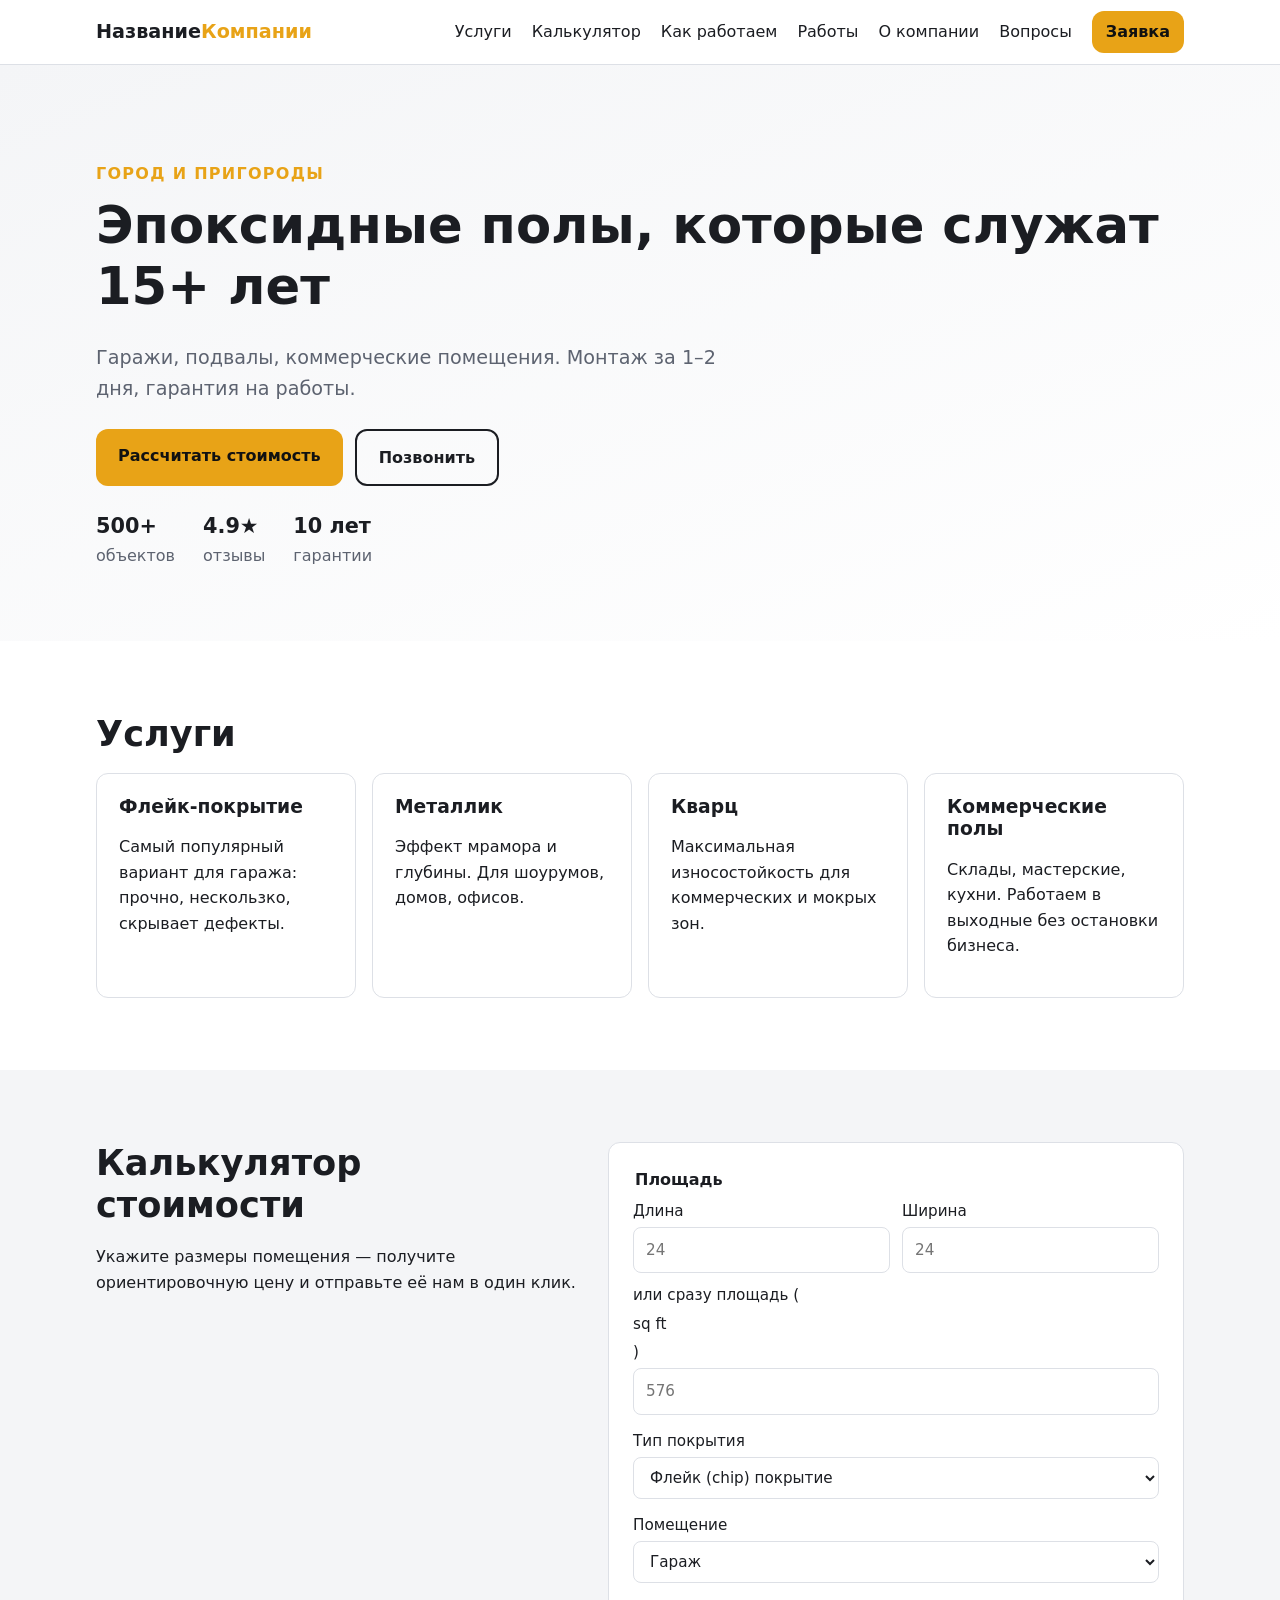
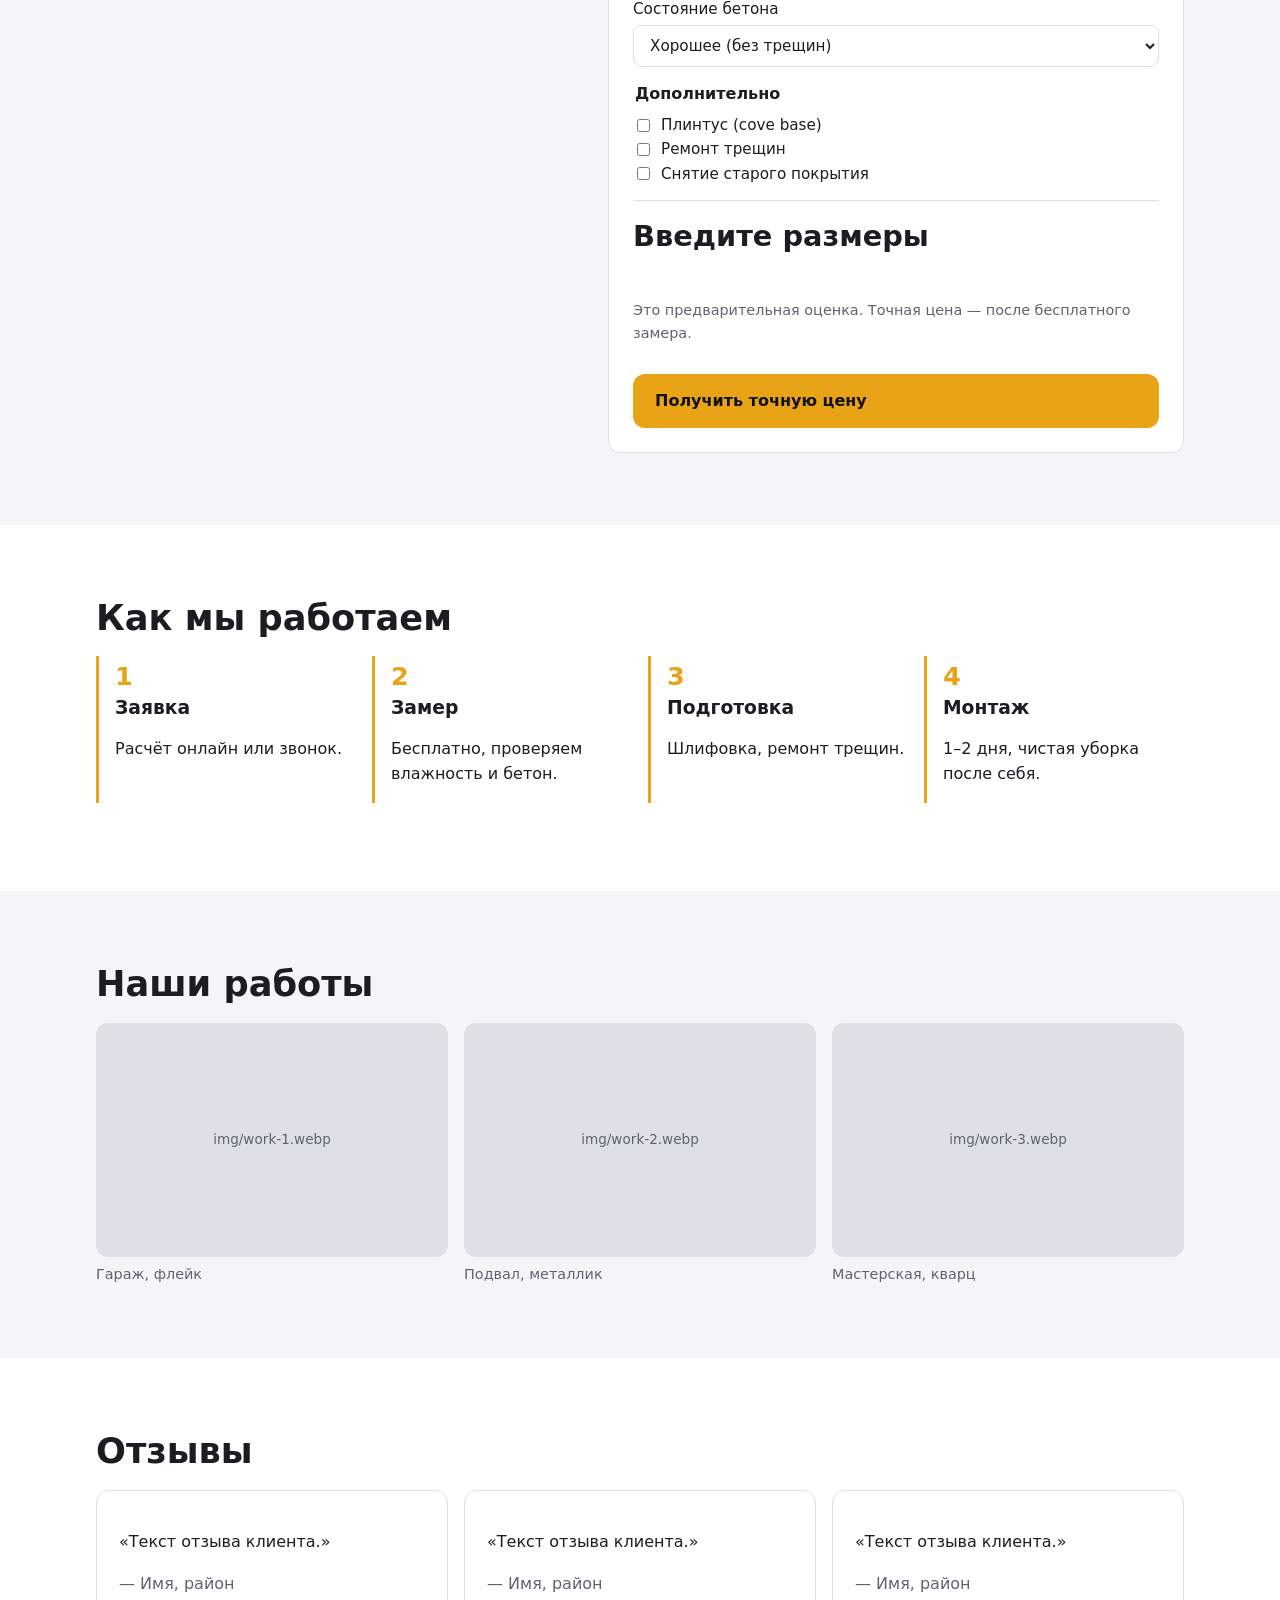
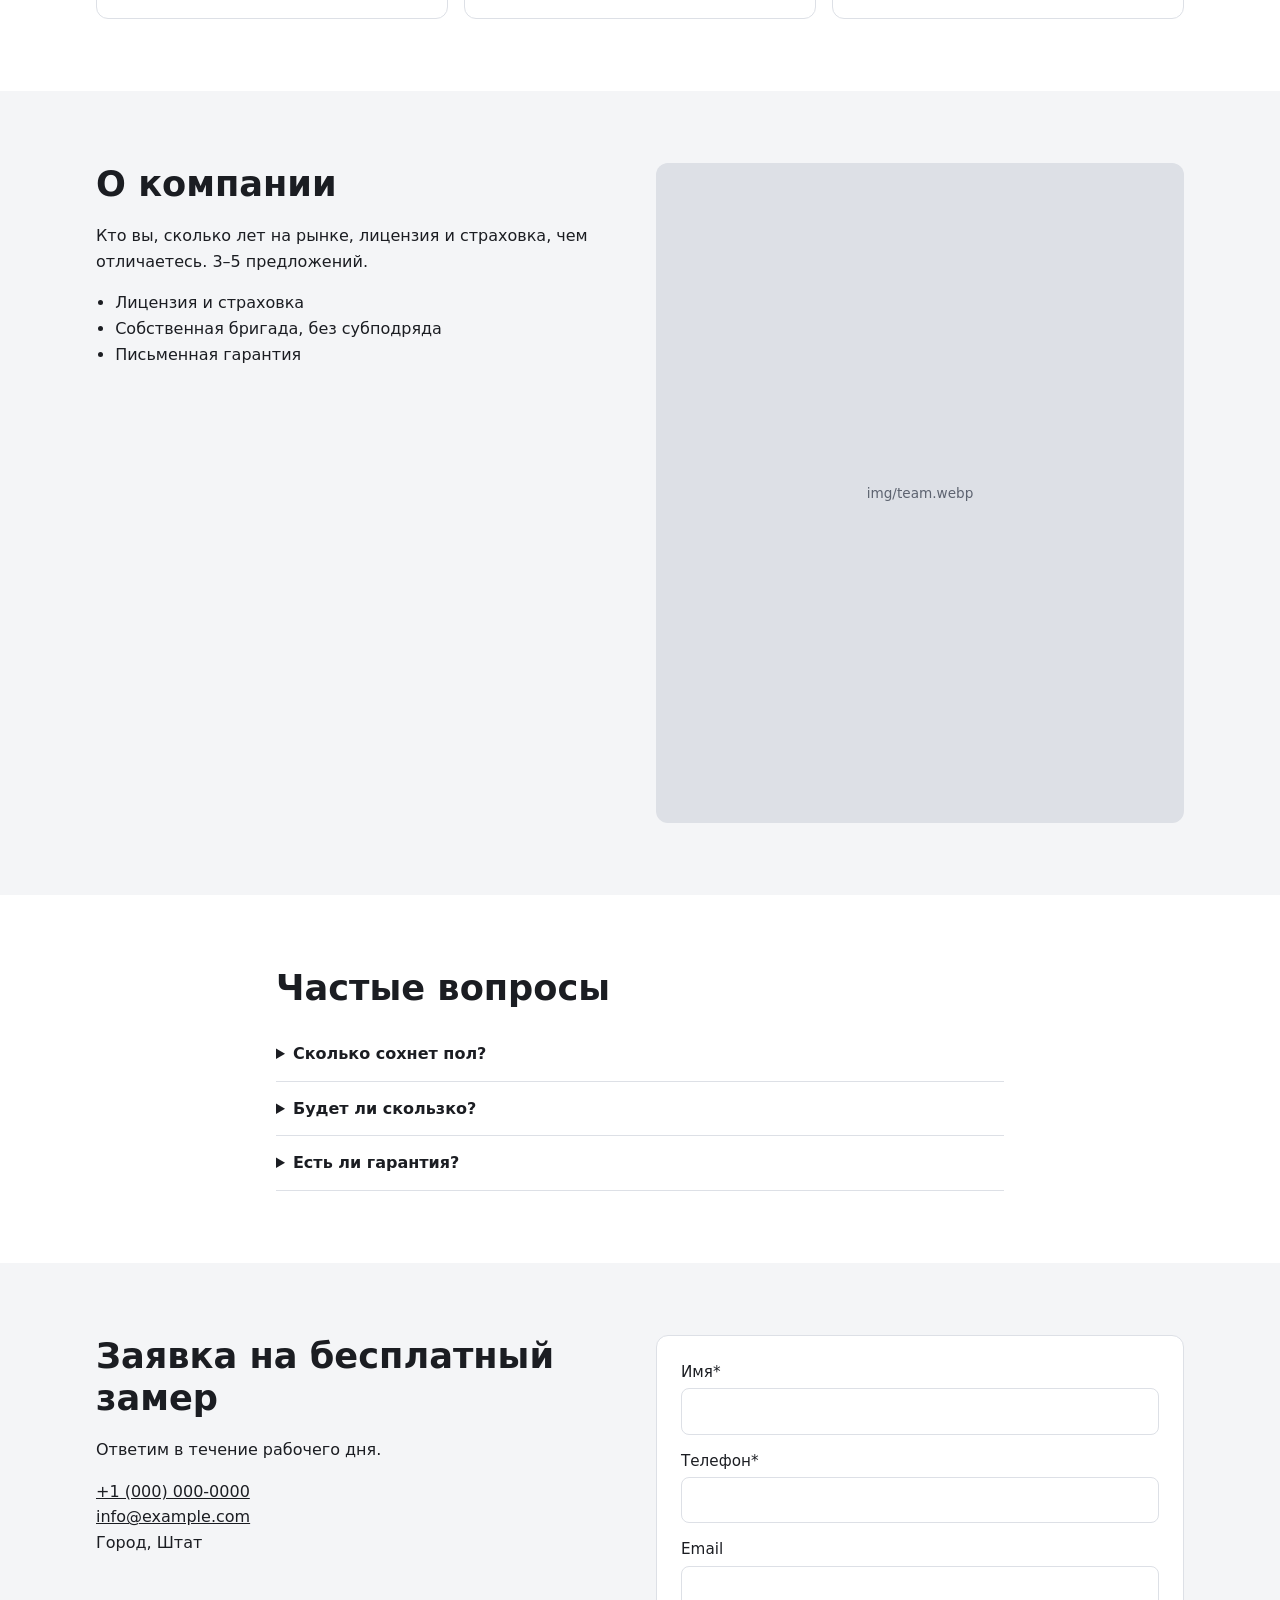
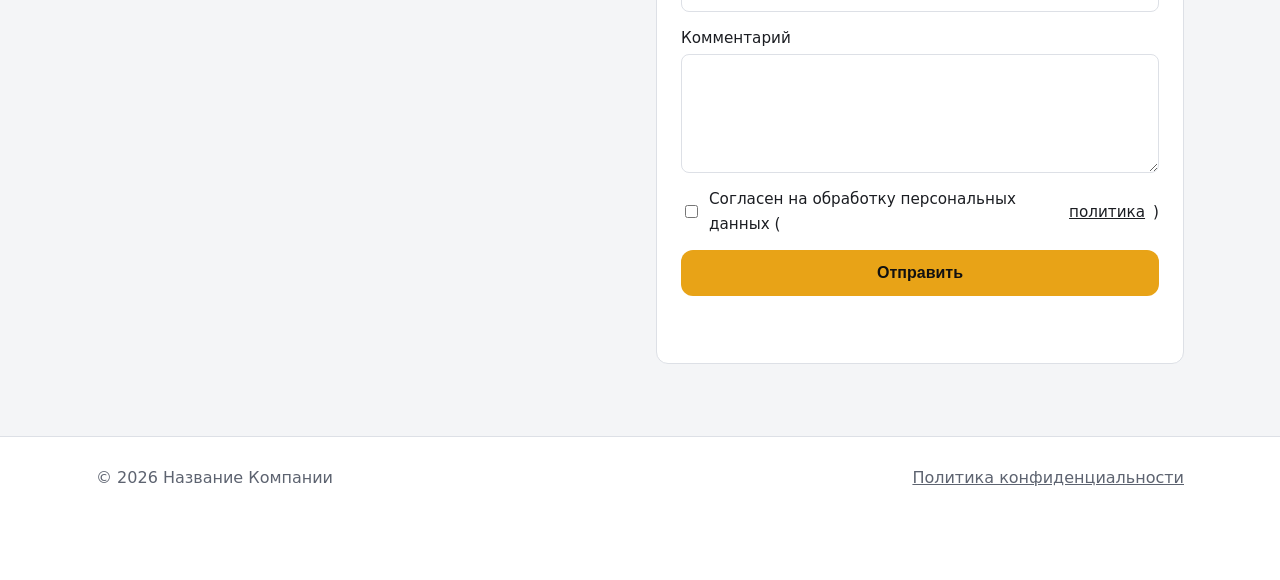
==== templates/calculator-site-template/index.html @ 6c14eb0e "feat(templates): add block-based contractor site template with price calculator Plain HTML/CSS/JS, e" ====
<!doctype html>
<html lang="ru">
<head>
  <meta charset="utf-8">
  <meta name="viewport" content="width=device-width, initial-scale=1">
  <!--
    БЕЗОПАСНОСТЬ: Content-Security-Policy.
    Скрипты только из своих файлов (никакого inline-JS, никаких onclick="").
    Если подключаете обработчик формы — добавьте его домен в connect-src,
    например: connect-src 'self' https://formspree.io;
    На хостинге лучше отдавать CSP HTTP-заголовком (см. README, раздел "Заголовки").
  -->
  <meta http-equiv="Content-Security-Policy"
        content="default-src 'self'; script-src 'self'; style-src 'self'; img-src 'self' data:; font-src 'self'; connect-src 'self'; form-action 'self' mailto:; base-uri 'self'; object-src 'none'">
  <meta name="referrer" content="strict-origin-when-cross-origin">

  <title>Название Компании — Эпоксидные полы в Городе</title>
  <meta name="description" content="Эпоксидные и полиаспартовые полы для гаражей, подвалов и коммерческих помещений. Онлайн-калькулятор стоимости и бесплатный замер.">
  <link rel="canonical" href="https://example.com/">
  <meta property="og:title" content="Название Компании — Эпоксидные полы">
  <meta property="og:description" content="Рассчитайте стоимость пола онлайн за 30 секунд.">
  <meta property="og:type" content="website">

  <link rel="stylesheet" href="styles.css">
  <script src="config.js" defer></script>
  <script src="app.js" defer></script>
</head>
<body>

<a class="skip-link" href="#main">Перейти к содержимому</a>

<!-- ============================================================
     БЛОК: ШАПКА / НАВИГАЦИЯ
     Пункты меню должны совпадать с id блоков ниже (#about, #calc ...).
     ============================================================ -->
<header class="site-header">
  <div class="container header-row">
    <a class="logo" href="#top">Название<span>Компании</span></a>
    <button class="nav-toggle" type="button" aria-expanded="false" aria-controls="nav">Меню</button>
    <nav id="nav" class="nav" aria-label="Основное меню">
      <a href="#services">Услуги</a>
      <a href="#calc">Калькулятор</a>
      <a href="#process">Как работаем</a>
      <a href="#gallery">Работы</a>
      <a href="#about">О компании</a>
      <a href="#faq">Вопросы</a>
      <a class="btn btn-small" href="#contact">Заявка</a>
    </nav>
  </div>
</header>

<main id="main">

<!-- ============================================================
     БЛОК: HERO (первый экран) — главный оффер + 2 CTA
     ============================================================ -->
<section id="top" class="hero">
  <div class="container">
    <p class="eyebrow">Город и пригороды</p>
    <h1>Эпоксидные полы, которые служат 15+ лет</h1>
    <p class="lead">Гаражи, подвалы, коммерческие помещения. Монтаж за 1–2 дня, гарантия на работы.</p>
    <div class="hero-cta">
      <a class="btn" href="#calc">Рассчитать стоимость</a>
      <a class="btn btn-ghost" data-phone-link href="#contact">Позвонить</a>
    </div>
    <ul class="trust-row">
      <li><strong>500+</strong> объектов</li>
      <li><strong>4.9★</strong> отзывы</li>
      <li><strong>10 лет</strong> гарантии</li>
    </ul>
  </div>
</section>

<!-- ============================================================
     БЛОК: УСЛУГИ / ИНФО — карточки. Копируйте <article> для новой услуги.
     ============================================================ -->
<section id="services" class="section">
  <div class="container">
    <h2>Услуги</h2>
    <div class="cards">
      <article class="card">
        <h3>Флейк-покрытие</h3>
        <p>Самый популярный вариант для гаража: прочно, нескользко, скрывает дефекты.</p>
      </article>
      <article class="card">
        <h3>Металлик</h3>
        <p>Эффект мрамора и глубины. Для шоурумов, домов, офисов.</p>
      </article>
      <article class="card">
        <h3>Кварц</h3>
        <p>Максимальная износостойкость для коммерческих и мокрых зон.</p>
      </article>
      <article class="card">
        <h3>Коммерческие полы</h3>
        <p>Склады, мастерские, кухни. Работаем в выходные без остановки бизнеса.</p>
      </article>
    </div>
  </div>
</section>

<!-- ============================================================
     БЛОК: КАЛЬКУЛЯТОР (#calc)
     Варианты в списках заполняются автоматически из config.js.
     Здесь менять только тексты.
     ============================================================ -->
<section id="calc" class="section section-alt">
  <div class="container calc-grid">
    <div>
      <h2>Калькулятор стоимости</h2>
      <p>Укажите размеры помещения — получите ориентировочную цену и отправьте её нам в один клик.</p>
    </div>

    <form id="calc-form" class="calc" novalidate>
      <fieldset>
        <legend>Площадь</legend>
        <div class="row">
          <label>Длина <input id="calc-length" type="number" inputmode="decimal" min="1" max="1000" step="0.1" placeholder="24"></label>
          <label>Ширина <input id="calc-width" type="number" inputmode="decimal" min="1" max="1000" step="0.1" placeholder="24"></label>
        </div>
        <label>или сразу площадь (<span data-unit></span>)
          <input id="calc-area" type="number" inputmode="decimal" min="1" step="1" placeholder="576">
        </label>
      </fieldset>

      <label>Тип покрытия <select id="calc-system"></select></label>
      <label>Помещение <select id="calc-space"></select></label>
      <label>Состояние бетона <select id="calc-condition"></select></label>

      <fieldset>
        <legend>Дополнительно</legend>
        <div id="calc-extras" class="checks"></div>
      </fieldset>

      <output id="calc-result" class="calc-result" aria-live="polite">Введите размеры</output>
      <p id="calc-note" class="muted small"></p>
      <a id="calc-to-form" class="btn" href="#contact">Получить точную цену</a>
    </form>
  </div>
</section>

<!-- ============================================================
     БЛОК: ПРОЦЕСС / КАК РАБОТАЕМ — шаги
     ============================================================ -->
<section id="process" class="section">
  <div class="container">
    <h2>Как мы работаем</h2>
    <ol class="steps">
      <li><h3>Заявка</h3><p>Расчёт онлайн или звонок.</p></li>
      <li><h3>Замер</h3><p>Бесплатно, проверяем влажность и бетон.</p></li>
      <li><h3>Подготовка</h3><p>Шлифовка, ремонт трещин.</p></li>
      <li><h3>Монтаж</h3><p>1–2 дня, чистая уборка после себя.</p></li>
    </ol>
  </div>
</section>

<!-- ============================================================
     БЛОК: ГАЛЕРЕЯ — положите фото в папку img/ (webp/jpg, до 300 КБ).
     Обязательно заполняйте alt.
     ============================================================ -->
<section id="gallery" class="section section-alt">
  <div class="container">
    <h2>Наши работы</h2>
    <div class="gallery">
      <figure><div class="ph">img/work-1.webp</div><figcaption>Гараж, флейк</figcaption></figure>
      <figure><div class="ph">img/work-2.webp</div><figcaption>Подвал, металлик</figcaption></figure>
      <figure><div class="ph">img/work-3.webp</div><figcaption>Мастерская, кварц</figcaption></figure>
      <!-- Пример с реальным фото:
      <figure><img src="img/work-1.webp" alt="Гараж с серым флейк-покрытием" loading="lazy" width="600" height="400"><figcaption>Гараж, флейк</figcaption></figure>
      -->
    </div>
  </div>
</section>

<!-- ============================================================
     БЛОК: ОТЗЫВЫ — только реальные отзывы с согласия клиента.
     ============================================================ -->
<section id="reviews" class="section">
  <div class="container">
    <h2>Отзывы</h2>
    <div class="cards">
      <blockquote class="card"><p>«Текст отзыва клиента.»</p><cite>— Имя, район</cite></blockquote>
      <blockquote class="card"><p>«Текст отзыва клиента.»</p><cite>— Имя, район</cite></blockquote>
      <blockquote class="card"><p>«Текст отзыва клиента.»</p><cite>— Имя, район</cite></blockquote>
    </div>
  </div>
</section>

<!-- ============================================================
     БЛОК: О КОМПАНИИ
     ============================================================ -->
<section id="about" class="section section-alt">
  <div class="container two-col">
    <div>
      <h2>О компании</h2>
      <p>Кто вы, сколько лет на рынке, лицензия и страховка, чем отличаетесь. 3–5 предложений.</p>
      <ul class="checklist">
        <li>Лицензия и страховка</li>
        <li>Собственная бригада, без субподряда</li>
        <li>Письменная гарантия</li>
      </ul>
    </div>
    <div class="ph tall">img/team.webp</div>
  </div>
</section>

<!-- ============================================================
     БЛОК: FAQ — нативный <details>, без JS
     ============================================================ -->
<section id="faq" class="section">
  <div class="container narrow">
    <h2>Частые вопросы</h2>
    <details><summary>Сколько сохнет пол?</summary><p>Ходить — через 24 часа, заезжать на машине — через 3–5 дней.</p></details>
    <details><summary>Будет ли скользко?</summary><p>Флейк и кварц имеют фактуру; в мокрые зоны добавляем противоскользящую добавку.</p></details>
    <details><summary>Есть ли гарантия?</summary><p>Да, письменная гарантия на материалы и работы.</p></details>
  </div>
</section>

<!-- ============================================================
     БЛОК: КОНТАКТЫ / ФОРМА ЗАЯВКИ
     Поле "website" — ловушка для ботов (honeypot), не удалять.
     ============================================================ -->
<section id="contact" class="section section-alt">
  <div class="container two-col">
    <div>
      <h2>Заявка на бесплатный замер</h2>
      <p>Ответим в течение рабочего дня.</p>
      <p><a data-phone-link href="#">телефон</a><br><a data-email-link href="#">email</a><br><span data-city></span></p>
    </div>

    <form id="lead-form" class="leadbox" novalidate>
      <label>Имя* <input name="name" required maxlength="80" autocomplete="name"></label>
      <label>Телефон* <input name="phone" type="tel" required maxlength="25" autocomplete="tel" pattern="[0-9+()\-\s]{7,25}"></label>
      <label>Email <input name="email" type="email" maxlength="120" autocomplete="email"></label>
      <label>Комментарий <textarea name="message" rows="4" maxlength="1500"></textarea></label>
      <input type="hidden" name="estimate" id="lead-estimate">
      <div class="hp" aria-hidden="true">
        <label>Website <input name="website" tabindex="-1" autocomplete="off"></label>
      </div>
      <label class="consent"><input type="checkbox" name="consent" required> Согласен на обработку персональных данных (<a href="privacy.html">политика</a>)</label>
      <button class="btn" type="submit">Отправить</button>
      <p id="lead-status" class="small" role="status"></p>
    </form>
  </div>
</section>

</main>

<!-- ============================================================
     БЛОК: ПОДВАЛ
     ============================================================ -->
<footer class="site-footer">
  <div class="container footer-row">
    <span>© <span data-year></span> <span data-company></span></span>
    <a href="privacy.html">Политика конфиденциальности</a>
  </div>
</footer>

<!-- Липкая кнопка звонка на мобильных -->
<a class="sticky-call" data-phone-link href="#contact">Позвонить</a>

</body>
</html>
---- templates/calculator-site-template/styles.css ----
/* ============================================================
   ТЕМА — меняйте цвета и шрифт здесь, остальное подстроится.
   ============================================================ */
:root {
  --brand: #e8a317;          /* основной цвет (кнопки, акценты) */
  --brand-ink: #111;         /* текст на кнопке */
  --bg: #ffffff;
  --bg-alt: #f4f5f7;
  --text: #1b1d22;
  --muted: #5d6370;
  --border: #dde0e6;
  --radius: 12px;
  --font: system-ui, -apple-system, "Segoe UI", Roboto, Arial, sans-serif;
  --max: 1120px;
}
@media (prefers-color-scheme: dark) {
  :root { --bg: #121418; --bg-alt: #1a1d23; --text: #eceef2; --muted: #a3a9b5; --border: #2c3038; }
}

* { box-sizing: border-box; }
html { scroll-behavior: smooth; }
@media (prefers-reduced-motion: reduce) { html { scroll-behavior: auto; } }
body { margin: 0; font: 16px/1.6 var(--font); color: var(--text); background: var(--bg); }
img { max-width: 100%; height: auto; display: block; }
a { color: inherit; }
h1, h2, h3 { line-height: 1.2; margin: 0 0 .5em; }
h1 { font-size: clamp(2rem, 5vw, 3.2rem); }
h2 { font-size: clamp(1.6rem, 3.5vw, 2.2rem); }
.container { width: 100%; max-width: var(--max); margin: 0 auto; padding: 0 16px; }
.narrow { max-width: 760px; }
.section { padding: 72px 0; scroll-margin-top: 64px; }
.section-alt { background: var(--bg-alt); }
.muted { color: var(--muted); }
.small { font-size: .9rem; }
.skip-link { position: absolute; left: -999px; }
.skip-link:focus { left: 16px; top: 16px; z-index: 100; background: var(--bg); padding: 8px; }

/* Кнопки */
.btn { display: inline-block; background: var(--brand); color: var(--brand-ink); border: 0; border-radius: var(--radius);
       padding: 14px 22px; font-weight: 700; text-decoration: none; cursor: pointer; font-size: 1rem; }
.btn:hover { filter: brightness(1.05); }
.btn:focus-visible, a:focus-visible, input:focus-visible, select:focus-visible, textarea:focus-visible { outline: 3px solid var(--brand); outline-offset: 2px; }
.btn-ghost { background: transparent; color: inherit; border: 2px solid currentColor; }
.btn-small { padding: 8px 14px; }

/* Шапка */
.site-header { position: sticky; top: 0; z-index: 50; background: var(--bg); border-bottom: 1px solid var(--border); }
.header-row { display: flex; align-items: center; justify-content: space-between; min-height: 64px; }
.logo { font-weight: 800; font-size: 1.2rem; text-decoration: none; }
.logo span { color: var(--brand); }
.nav { display: flex; gap: 20px; align-items: center; }
.nav a { text-decoration: none; }
.nav-toggle { display: none; background: none; border: 1px solid var(--border); color: inherit; padding: 8px 12px; border-radius: 8px; }
@media (max-width: 860px) {
  .nav-toggle { display: block; }
  .nav { display: none; position: absolute; top: 64px; left: 0; right: 0; flex-direction: column; background: var(--bg);
         padding: 16px; border-bottom: 1px solid var(--border); }
  .nav.open { display: flex; }
}

/* Hero */
.hero { padding: 96px 0 72px; background: linear-gradient(160deg, var(--bg-alt), var(--bg)); }
.eyebrow { text-transform: uppercase; letter-spacing: .08em; color: var(--brand); font-weight: 700; margin: 0 0 8px; }
.lead { font-size: 1.2rem; color: var(--muted); max-width: 640px; }
.hero-cta { display: flex; gap: 12px; flex-wrap: wrap; margin: 24px 0; }
.trust-row { list-style: none; padding: 0; margin: 0; display: flex; gap: 28px; flex-wrap: wrap; color: var(--muted); }
.trust-row strong { color: var(--text); font-size: 1.3rem; display: block; }

/* Карточки */
.cards { display: grid; gap: 16px; grid-template-columns: repeat(auto-fit, minmax(230px, 1fr)); }
.card { background: var(--bg); border: 1px solid var(--border); border-radius: var(--radius); padding: 22px; margin: 0; }
.section-alt .card { background: var(--bg); }
cite { color: var(--muted); font-style: normal; }

/* Калькулятор */
.calc-grid { display: grid; gap: 32px; grid-template-columns: 1fr 1.2fr; align-items: start; }
.calc, .leadbox { background: var(--bg); border: 1px solid var(--border); border-radius: var(--radius); padding: 24px; display: grid; gap: 14px; }
.calc fieldset { border: 0; padding: 0; margin: 0; display: grid; gap: 10px; }
.calc legend { font-weight: 700; margin-bottom: 6px; }
.row { display: grid; grid-template-columns: 1fr 1fr; gap: 12px; }
label { display: grid; gap: 4px; font-size: .95rem; }
input, select, textarea { font: inherit; color: inherit; background: var(--bg); border: 1px solid var(--border); border-radius: 8px; padding: 10px 12px; width: 100%; }
.checks label, .consent { display: flex; gap: 8px; align-items: center; }
.checks input, .consent input { width: auto; }
.calc-result { display: block; font-size: 1.8rem; font-weight: 800; color: var(--text); padding: 12px 0; border-top: 1px solid var(--border); }

/* Шаги */
.steps { list-style: none; counter-reset: s; padding: 0; display: grid; gap: 16px; grid-template-columns: repeat(auto-fit, minmax(200px, 1fr)); }
.steps li { counter-increment: s; border-left: 3px solid var(--brand); padding-left: 16px; }
.steps li::before { content: counter(s); font-weight: 800; color: var(--brand); font-size: 1.6rem; }

/* Галерея */
.gallery { display: grid; gap: 16px; grid-template-columns: repeat(auto-fit, minmax(240px, 1fr)); }
.gallery figure { margin: 0; }
figcaption { color: var(--muted); font-size: .9rem; padding-top: 6px; }
.ph { aspect-ratio: 3/2; background: var(--border); border-radius: var(--radius); display: grid; place-items: center; color: var(--muted); font-size: .85rem; }
.ph.tall { aspect-ratio: 4/5; }

/* Две колонки */
.two-col { display: grid; gap: 32px; grid-template-columns: 1fr 1fr; align-items: start; }
.checklist { padding-left: 1.2em; }

/* FAQ */
details { border-bottom: 1px solid var(--border); padding: 14px 0; }
summary { cursor: pointer; font-weight: 700; }

/* Форма */
.hp { position: absolute; left: -10000px; width: 1px; height: 1px; overflow: hidden; }
.ok { color: #1f8a4c; }
.err { color: #c0392b; }

/* Подвал */
.site-footer { padding: 28px 0 90px; border-top: 1px solid var(--border); color: var(--muted); }
.footer-row { display: flex; justify-content: space-between; flex-wrap: wrap; gap: 12px; }

/* Липкая кнопка звонка (только мобильные) */
.sticky-call { display: none; }
@media (max-width: 860px) {
  .calc-grid, .two-col { grid-template-columns: 1fr; }
  .section { padding: 56px 0; }
  .sticky-call { display: block; position: fixed; left: 16px; right: 16px; bottom: 16px; z-index: 60; text-align: center;
                 background: var(--brand); color: var(--brand-ink); font-weight: 800; padding: 14px; border-radius: var(--radius); text-decoration: none; }
}
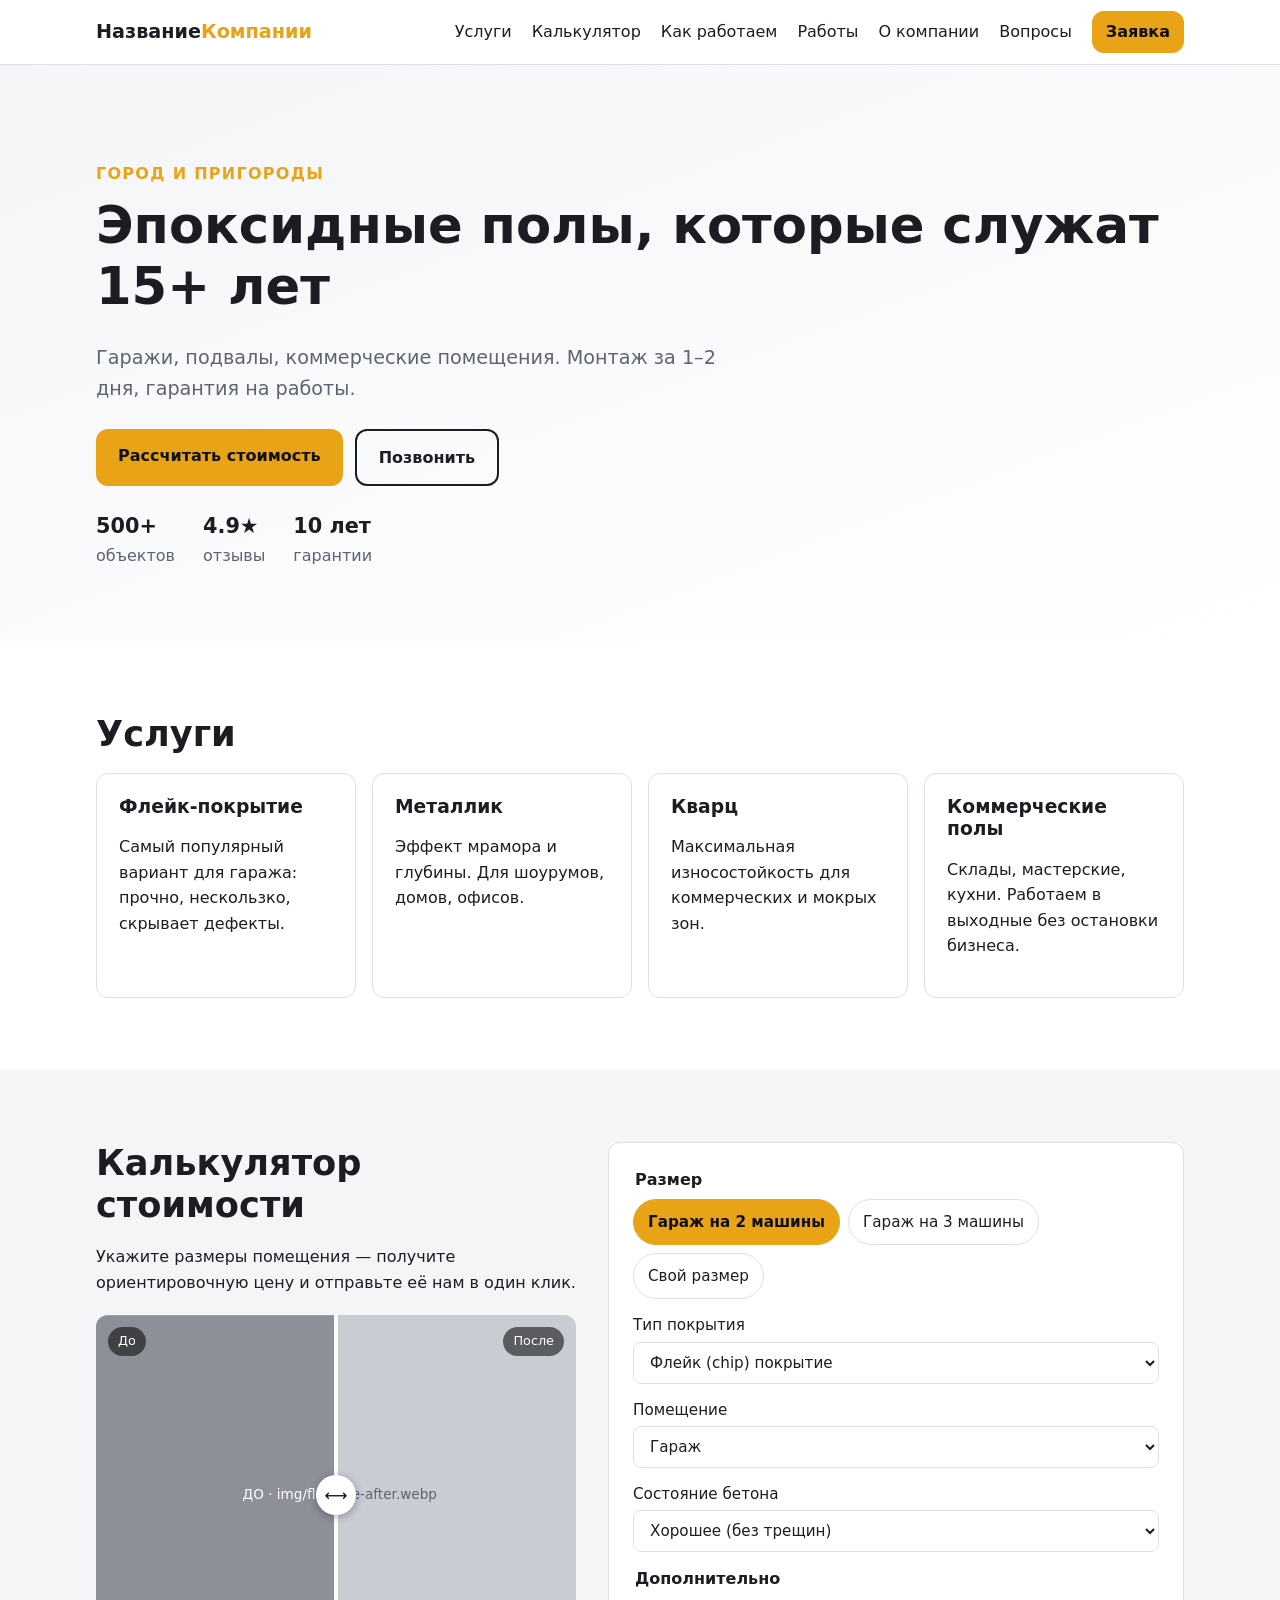
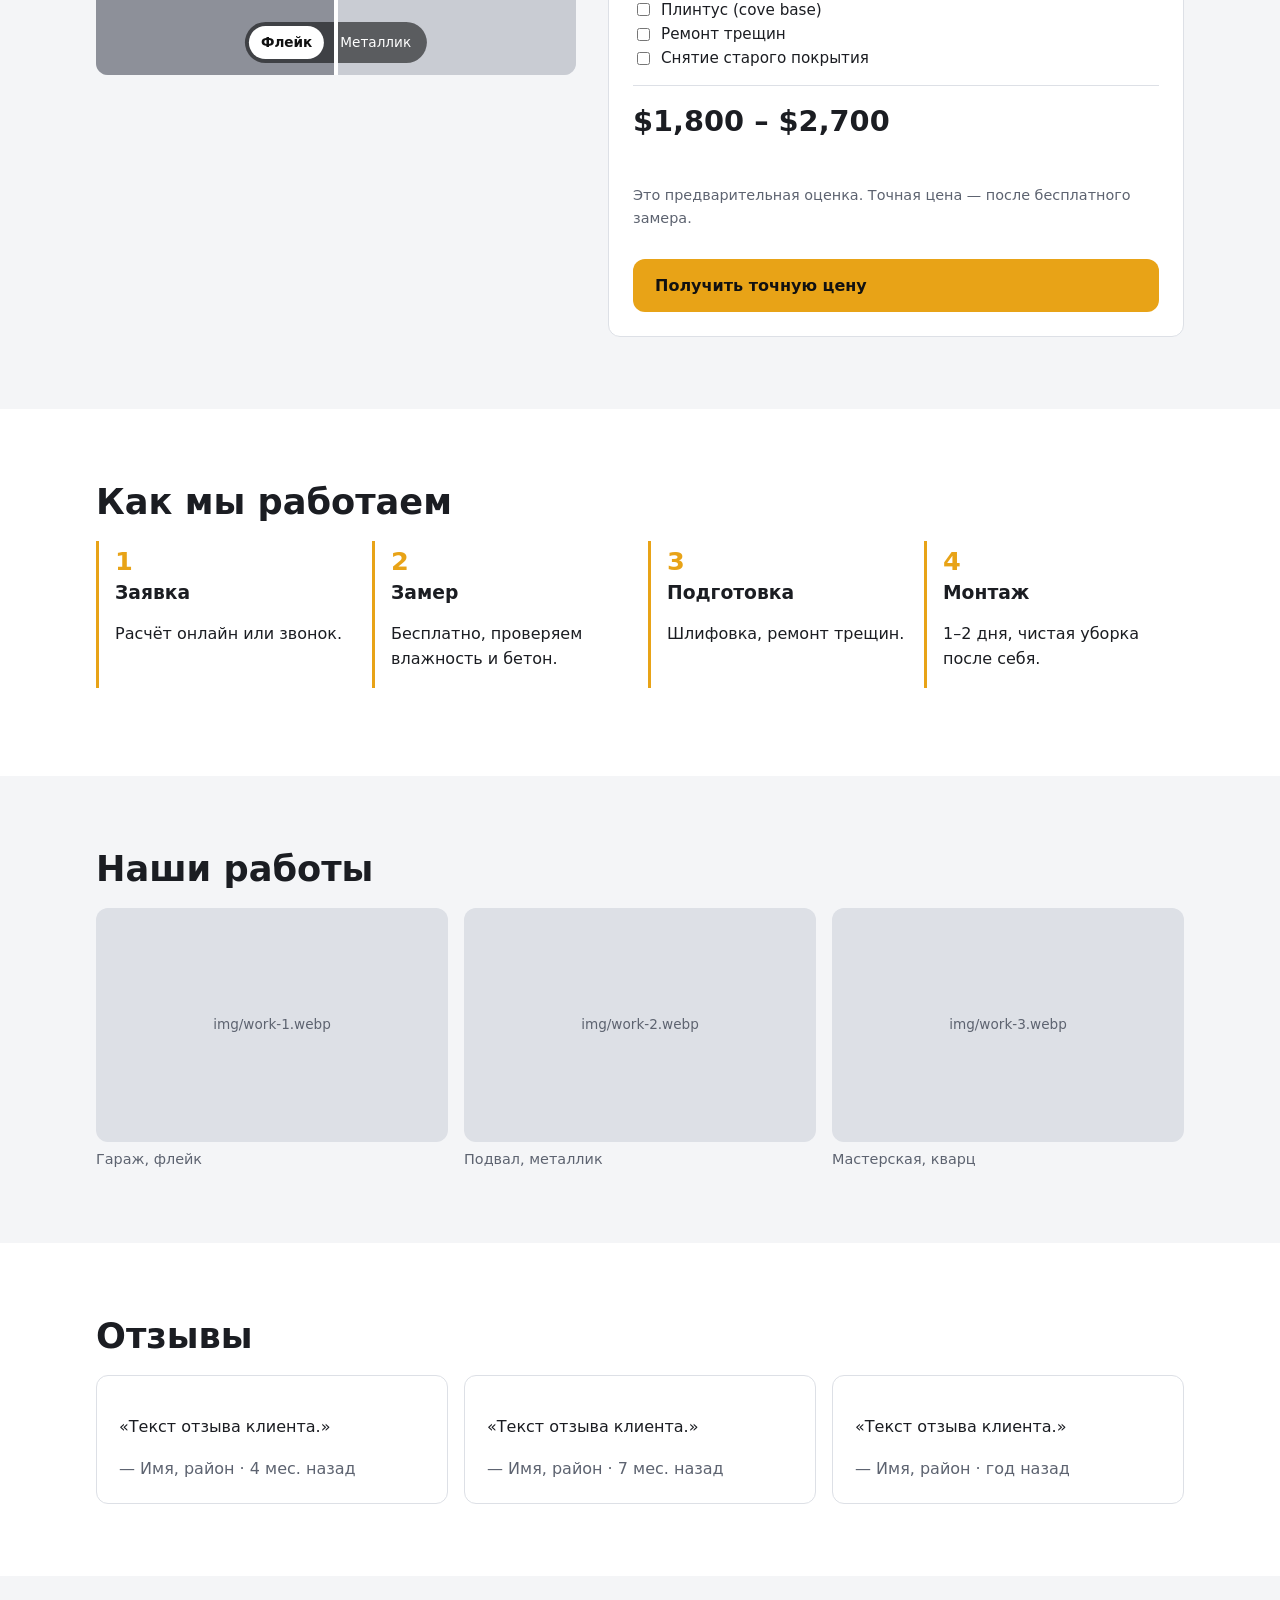
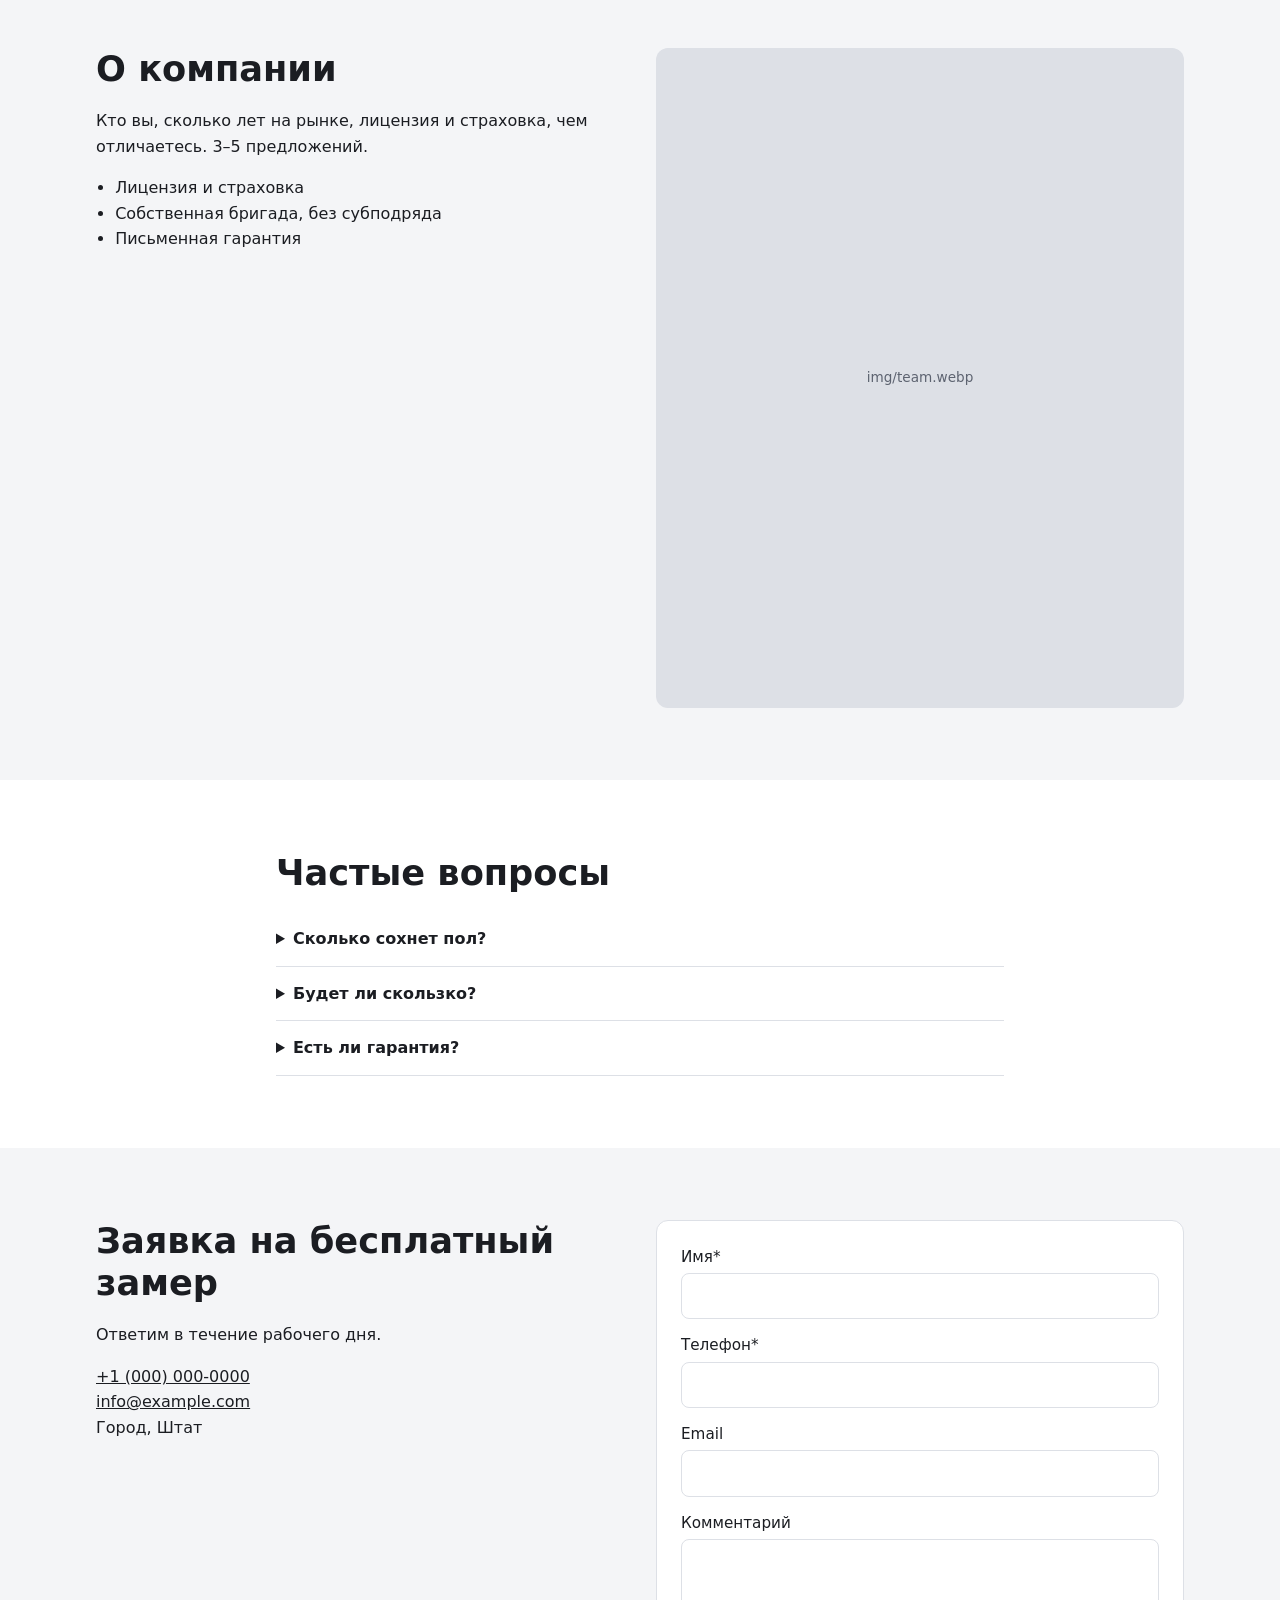
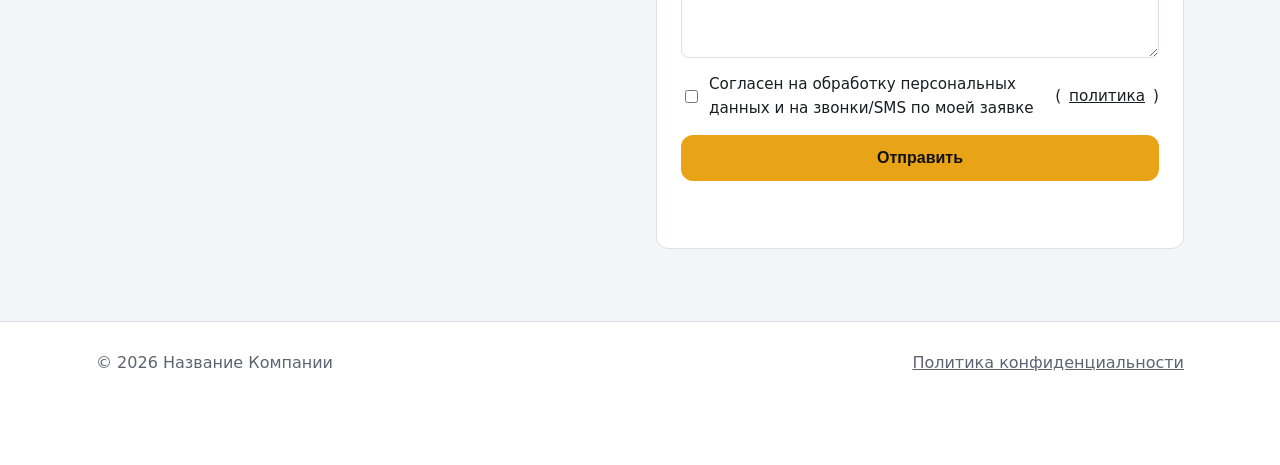
==== commit adbd3857: "feat(templates): add lead-gate mode, presets, before/after slider to calculator site - calculator: i" ====
--- a/templates/calculator-site-template/index.html
+++ b/templates/calculator-site-template/index.html
@@ -21,6 +21,23 @@
   <meta property="og:description" content="Рассчитайте стоимость пола онлайн за 30 секунд.">
   <meta property="og:type" content="website">
 
+  <!-- SEO: карточка компании для Google (LocalBusiness). Это данные, а не скрипт — CSP её не блокирует.
+       Заполните реальными значениями; лишние поля удалите. -->
+  <script type="application/ld+json">
+  {
+    "@context": "https://schema.org",
+    "@type": "HomeAndConstructionBusiness",
+    "name": "Название Компании",
+    "url": "https://example.com/",
+    "telephone": "+1-000-000-0000",
+    "email": "info@example.com",
+    "areaServed": "Город и пригороды",
+    "address": { "@type": "PostalAddress", "addressLocality": "Город", "addressRegion": "Штат", "addressCountry": "US" },
+    "openingHours": "Mo-Sa 08:00-18:00",
+    "priceRange": "$$"
+  }
+  </script>
+
   <link rel="stylesheet" href="styles.css">
   <script src="config.js" defer></script>
   <script src="app.js" defer></script>
@@ -28,6 +45,12 @@
 <body>
 
 <a class="skip-link" href="#main">Перейти к содержимому</a>
+
+<!-- ============================================================
+     БЛОК: ПРОМО-ПОЛОСА — текст и дата окончания задаются в config.js (promo).
+     После даты окончания полоса скрывается сама. Не нужна — удалите блок.
+     ============================================================ -->
+<a id="promo" class="promo" href="#calc" hidden></a>
 
 <!-- ============================================================
      БЛОК: ШАПКА / НАВИГАЦИЯ
@@ -108,10 +131,37 @@
     <div>
       <h2>Калькулятор стоимости</h2>
       <p>Укажите размеры помещения — получите ориентировочную цену и отправьте её нам в один клик.</p>
+
+      <!-- ПОД-БЛОК: СЛАЙДЕР «ДО / ПОСЛЕ». Тяните ручку мышью, пальцем или стрелками.
+           Кнопки над слайдером переключают пары фото (data-pair). Замените .ph на <img>:
+           <img src="img/flake-after.webp" alt="Гараж после: серый флейк" width="800" height="600"> -->
+      <div class="ba" id="ba" data-pair="flake">
+        <div class="ba-layer ba-after">
+          <div class="ph ba-ph" data-pair="flake">ПОСЛЕ · img/flake-after.webp</div>
+          <div class="ph ba-ph" data-pair="metallic">ПОСЛЕ · img/metallic-after.webp</div>
+        </div>
+        <div class="ba-layer ba-before">
+          <div class="ph ba-ph" data-pair="flake">ДО · img/flake-before.webp</div>
+          <div class="ph ba-ph" data-pair="metallic">ДО · img/metallic-before.webp</div>
+        </div>
+        <span class="ba-tag l">До</span><span class="ba-tag r">После</span>
+        <div class="ba-pairs" role="radiogroup" aria-label="Вариант покрытия">
+          <button type="button" role="radio" aria-checked="true" data-pair="flake">Флейк</button>
+          <button type="button" role="radio" aria-checked="false" data-pair="metallic">Металлик</button>
+        </div>
+        <span class="ba-knob" id="ba-knob" role="slider" tabindex="0" aria-label="Сравнение до и после"
+              aria-valuemin="0" aria-valuemax="100" aria-valuenow="50"></span>
+      </div>
     </div>
 
     <form id="calc-form" class="calc" novalidate>
-      <fieldset>
+      <!-- Пресеты размеров берутся из config.js (presets). Пустой список — блок скрывается. -->
+      <fieldset id="calc-presets-wrap">
+        <legend>Размер</legend>
+        <div id="calc-presets" class="seg"></div>
+      </fieldset>
+
+      <fieldset id="calc-manual">
         <legend>Площадь</legend>
         <div class="row">
           <label>Длина <input id="calc-length" type="number" inputmode="decimal" min="1" max="1000" step="0.1" placeholder="24"></label>
@@ -133,6 +183,7 @@
 
       <output id="calc-result" class="calc-result" aria-live="polite">Введите размеры</output>
       <p id="calc-note" class="muted small"></p>
+      <!-- Текст кнопки меняется по режиму: instant — «Получить точную цену», gate — «Показать цену» -->
       <a id="calc-to-form" class="btn" href="#contact">Получить точную цену</a>
     </form>
   </div>
@@ -178,9 +229,10 @@
   <div class="container">
     <h2>Отзывы</h2>
     <div class="cards">
-      <blockquote class="card"><p>«Текст отзыва клиента.»</p><cite>— Имя, район</cite></blockquote>
-      <blockquote class="card"><p>«Текст отзыва клиента.»</p><cite>— Имя, район</cite></blockquote>
-      <blockquote class="card"><p>«Текст отзыва клиента.»</p><cite>— Имя, район</cite></blockquote>
+      <!-- datetime — реальная дата отзыва (ГГГГ-ММ-ДД). На странице покажется «3 мес. назад» и не устареет. -->
+      <blockquote class="card"><p>«Текст отзыва клиента.»</p><cite>— Имя, район · <time class="ago" datetime="2026-07-29">июль 2026</time></cite></blockquote>
+      <blockquote class="card"><p>«Текст отзыва клиента.»</p><cite>— Имя, район · <time class="ago" datetime="2026-04-15">апрель 2026</time></cite></blockquote>
+      <blockquote class="card"><p>«Текст отзыва клиента.»</p><cite>— Имя, район · <time class="ago" datetime="2025-10-02">октябрь 2025</time></cite></blockquote>
     </div>
   </div>
 </section>
@@ -229,14 +281,17 @@
 
     <form id="lead-form" class="leadbox" novalidate>
       <label>Имя* <input name="name" required maxlength="80" autocomplete="name"></label>
-      <label>Телефон* <input name="phone" type="tel" required maxlength="25" autocomplete="tel" pattern="[0-9+()\-\s]{7,25}"></label>
+      <label>Телефон* <input name="phone" type="tel" required maxlength="25" autocomplete="tel" pattern="[0-9+\(\)\- ]{7,25}"></label>
       <label>Email <input name="email" type="email" maxlength="120" autocomplete="email"></label>
       <label>Комментарий <textarea name="message" rows="4" maxlength="1500"></textarea></label>
       <input type="hidden" name="estimate" id="lead-estimate">
+      <!-- Источник заявки: заполняется автоматически из ссылки (реклама Google, UTM-метки) -->
+      <input type="hidden" name="gclid"><input type="hidden" name="utm_source"><input type="hidden" name="utm_campaign">
       <div class="hp" aria-hidden="true">
         <label>Website <input name="website" tabindex="-1" autocomplete="off"></label>
       </div>
-      <label class="consent"><input type="checkbox" name="consent" required> Согласен на обработку персональных данных (<a href="privacy.html">политика</a>)</label>
+      <!-- Текст согласия отправляется вместе с заявкой — так остаётся доказательство согласия (TCPA/GDPR). -->
+      <label class="consent"><input type="checkbox" name="consent" required> <span id="consent-text">Согласен на обработку персональных данных и на звонки/SMS по моей заявке</span> (<a href="privacy.html">политика</a>)</label>
       <button class="btn" type="submit">Отправить</button>
       <p id="lead-status" class="small" role="status"></p>
     </form>
@@ -255,8 +310,14 @@
   </div>
 </footer>
 
-<!-- Липкая кнопка звонка на мобильных -->
-<a class="sticky-call" data-phone-link href="#contact">Позвонить</a>
+<!-- ============================================================
+     БЛОК: НИЖНЯЯ ПАНЕЛЬ (только мобильные). Появляется после первого экрана,
+     прячется, когда на экране форма заявки (там те же кнопки).
+     ============================================================ -->
+<div class="dock" id="dock" aria-hidden="true">
+  <a class="btn" data-phone-link href="#contact" tabindex="-1">Позвонить</a>
+  <a class="btn btn-ghost" href="#calc" tabindex="-1">Расчёт цены</a>
+</div>
 
 </body>
 </html>
--- a/templates/calculator-site-template/styles.css
+++ b/templates/calculator-site-template/styles.css
@@ -18,6 +18,7 @@
 }
 
 * { box-sizing: border-box; }
+[hidden] { display: none !important; }
 html { scroll-behavior: smooth; }
 @media (prefers-reduced-motion: reduce) { html { scroll-behavior: auto; } }
 body { margin: 0; font: 16px/1.6 var(--font); color: var(--text); background: var(--bg); }
@@ -113,11 +114,50 @@
 .site-footer { padding: 28px 0 90px; border-top: 1px solid var(--border); color: var(--muted); }
 .footer-row { display: flex; justify-content: space-between; flex-wrap: wrap; gap: 12px; }
 
-/* Липкая кнопка звонка (только мобильные) */
-.sticky-call { display: none; }
+/* Нижняя панель (мобильные): появляется после первого экрана */
+.dock { display: none; }
 @media (max-width: 860px) {
   .calc-grid, .two-col { grid-template-columns: 1fr; }
   .section { padding: 56px 0; }
-  .sticky-call { display: block; position: fixed; left: 16px; right: 16px; bottom: 16px; z-index: 60; text-align: center;
-                 background: var(--brand); color: var(--brand-ink); font-weight: 800; padding: 14px; border-radius: var(--radius); text-decoration: none; }
+  .dock { display: grid; grid-template-columns: 1fr 1fr; gap: 8px; position: fixed; left: 12px; right: 12px; bottom: 12px; z-index: 60;
+          padding: 8px; background: var(--bg); border: 1px solid var(--border); border-radius: calc(var(--radius) + 4px);
+          box-shadow: 0 8px 24px rgba(0,0,0,.18); transform: translateY(140%); transition: transform .25s ease; }
+  .dock.show { transform: none; }
+  .dock .btn { text-align: center; padding: 12px; }
 }
+@media (prefers-reduced-motion: reduce) { .dock { transition: none; } }
+
+/* Промо-полоса */
+.promo { display: block; background: var(--brand); color: var(--brand-ink); text-align: center; font-weight: 700;
+         padding: 10px 16px; text-decoration: none; font-size: .95rem; }
+
+/* Сегментированный выбор (пресеты размеров) */
+.seg { display: flex; flex-wrap: wrap; gap: 8px; }
+.seg label { display: block; }
+.seg input { position: absolute; opacity: 0; width: 1px; height: 1px; }
+.seg span { display: block; padding: 10px 14px; border: 1px solid var(--border); border-radius: 999px; cursor: pointer; }
+.seg input:checked + span { background: var(--brand); color: var(--brand-ink); border-color: var(--brand); font-weight: 700; }
+.seg input:focus-visible + span { outline: 3px solid var(--brand); outline-offset: 2px; }
+.calc-result.gated { font-size: 1rem; font-weight: 600; color: var(--muted); }
+
+/* Слайдер «до / после» */
+.ba { --x: 50%; position: relative; margin-top: 20px; border-radius: var(--radius); overflow: hidden; aspect-ratio: 4/3;
+      touch-action: pan-y; user-select: none; cursor: ew-resize; background: var(--border); }
+.ba-layer { position: absolute; inset: 0; }
+.ba-layer > * { position: absolute; inset: 0; width: 100%; height: 100%; object-fit: cover; aspect-ratio: auto; border-radius: 0; }
+.ba-after > .ph { background: #c9ccd3; }
+.ba-before > .ph { background: #8d9099; color: #fff; }
+.ba-before { clip-path: inset(0 calc(100% - var(--x)) 0 0); }
+.ba [data-pair] { display: none; }
+.ba[data-pair="flake"] .ba-layer > [data-pair="flake"],
+.ba[data-pair="metallic"] .ba-layer > [data-pair="metallic"] { display: grid; }
+.ba .ba-pairs button { display: inline-block; }
+.ba-tag { position: absolute; top: 12px; background: rgba(0,0,0,.55); color: #fff; font-size: .8rem; padding: 4px 10px; border-radius: 999px; }
+.ba-tag.l { left: 12px; } .ba-tag.r { right: 12px; }
+.ba-pairs { position: absolute; bottom: 12px; left: 50%; transform: translateX(-50%); display: flex; gap: 4px;
+            background: rgba(0,0,0,.55); padding: 4px; border-radius: 999px; }
+.ba-pairs button { border: 0; background: transparent; color: #fff; padding: 6px 12px; border-radius: 999px; cursor: pointer; font: inherit; font-size: .85rem; }
+.ba-pairs button[aria-checked="true"] { background: #fff; color: #111; font-weight: 700; }
+.ba-knob { position: absolute; top: 0; bottom: 0; left: var(--x); width: 4px; margin-left: -2px; background: #fff; }
+.ba-knob::after { content: "⟷"; position: absolute; top: 50%; left: 50%; transform: translate(-50%,-50%); width: 40px; height: 40px;
+                  display: grid; place-items: center; background: #fff; color: #111; border-radius: 50%; box-shadow: 0 2px 8px rgba(0,0,0,.3); }
